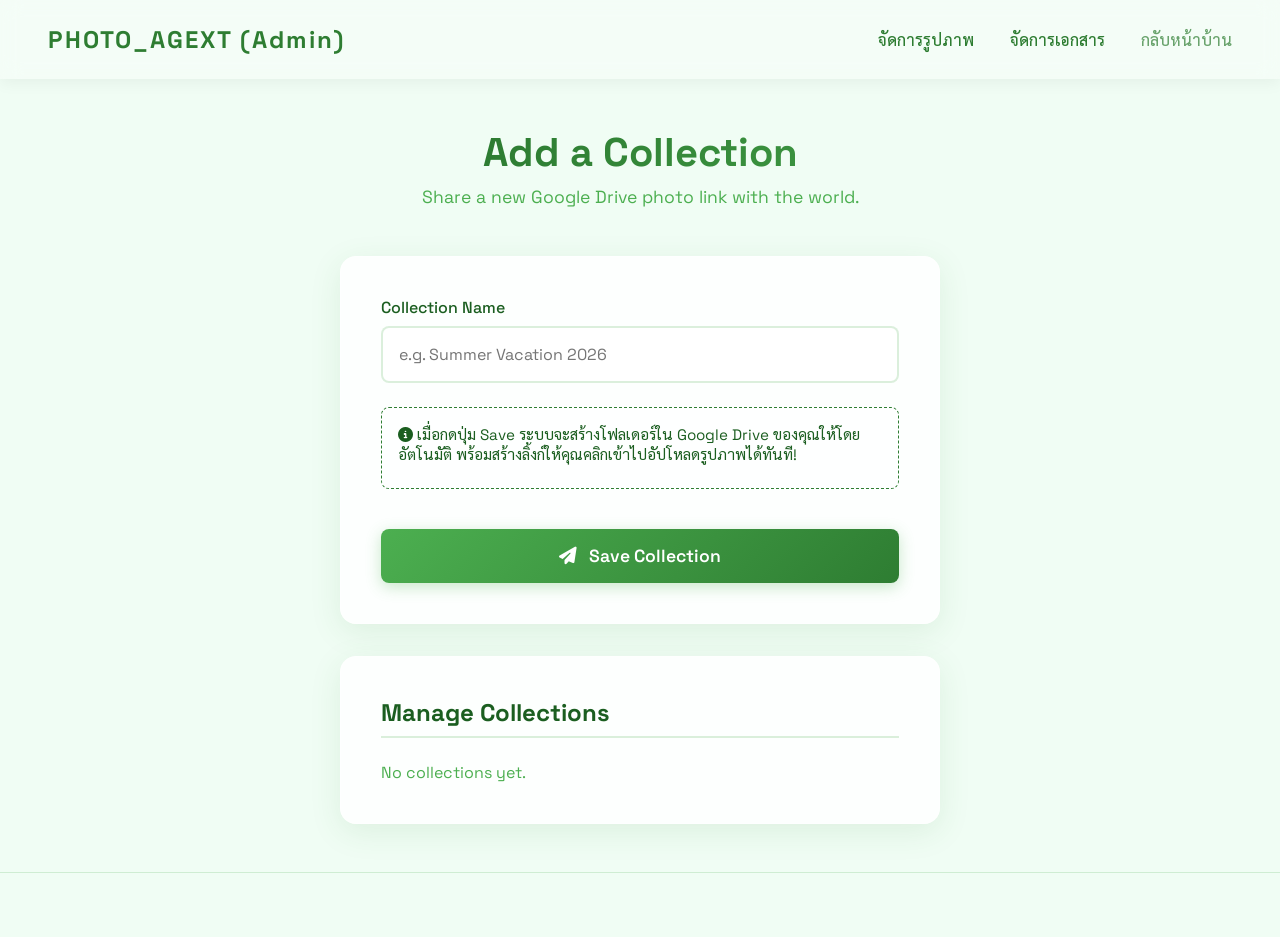
==== admin/index.html @ e722bdca "Add files via upload" ====
<!DOCTYPE html>
<html lang="en">

<head>
  <meta charset="UTF-8">
  <meta name="viewport" content="width=device-width, initial-scale=1.0">
  <title>PHOTO_AGEXT | Add Collection</title>
  <link rel="stylesheet" href="../style.css">
  <link rel="stylesheet" href="admin.css">
  <link rel="stylesheet" href="https://cdnjs.cloudflare.com/ajax/libs/font-awesome/6.4.0/css/all.min.css">
</head>

<body>
  <ul class="background-bubbles">
    <li></li><li></li><li></li><li></li><li></li>
    <li></li><li></li><li></li><li></li><li></li>
  </ul>

  <nav class="navbar">
    <span class="logo">PHOTO_AGEXT (Admin)</span>
    <div class="nav-links">
      <a href="index.html">จัดการรูปภาพ</a>
      <a href="documents.html">จัดการเอกสาร</a>
      <a href="../index.html" style="opacity: 0.7;">กลับหน้าบ้าน</a>
    </div>
  </nav>

  <main class="container">
    <div class="page-header">
      <h1>Add a Collection</h1>
      <p>Share a new Google Drive photo link with the world.</p>
    </div>

    <div class="admin-card">
      <form id="addLinkForm">

        <div class="form-group">
          <label for="collectionName">Collection Name</label>
          <input type="text" id="collectionName" class="form-control" placeholder="e.g. Summer Vacation 2026" required
            autocomplete="off">
        </div>

        <div class="form-group" style="background: rgba(255, 255, 255, 0.5); padding: 1rem; border-radius: 8px; border: 1px dashed var(--accent-color);">
          <p style="font-size: 0.95rem; color: var(--text-primary); margin-bottom: 0.5rem;"><i class="fas fa-info-circle"></i> เมื่อกดปุ่ม Save ระบบจะสร้างโฟลเดอร์ใน Google Drive ของคุณให้โดยอัตโนมัติ พร้อมสร้างลิ้งก์ให้คุณคลิกเข้าไปอัปโหลดรูปภาพได้ทันที!</p>
        </div>

        <button type="submit" class="submit-btn">
          <i class="fas fa-paper-plane" style="margin-right: 8px;"></i> Save Collection
        </button>

      </form>

      <div id="successMessage" class="success-message">
        <i class="fas fa-check-circle" style="margin-right: 8px;"></i> Collection successfully added!
      </div>
    </div>

    <!-- Management List -->
    <div class="admin-list-card" style="margin-top: 2rem;">
      <h2>Manage Collections</h2>
      <div id="adminList" class="admin-list"></div>
    </div>
  </main>

  <footer class="footer">
  </footer>

  <script src="admin.js"></script>
</body>

</html>
---- style.css ----
@import url('https://fonts.googleapis.com/css2?family=Space+Grotesk:wght@300;400;500;600;700&display=swap');
@import url('https://fonts.googleapis.com/css2?family=Sarabun:wght@300;400;500;600;700&display=swap');

:root {
  --bg-color: #e8f5e9;
  --surface-color: rgba(255, 255, 255, 0.85);
  --text-primary: #1b5e20;
  --text-secondary: #4caf50;
  --accent-color: #2e7d32;
  --accent-hover: #1b5e20;
  --border-radius: 16px;
  --shadow: 0 8px 32px rgba(46, 125, 50, 0.1);
  --transition: all 0.3s cubic-bezier(0.25, 0.8, 0.25, 1);
}

* {
  margin: 0;
  padding: 0;
  box-sizing: border-box;
}

body {
  font-family: 'Space Grotesk', 'Sarabun', -apple-system, BlinkMacSystemFont, sans-serif;
  background-color: var(--bg-color);
  color: var(--text-primary);
  min-height: 100vh;
  display: flex;
  flex-direction: column;
  background-color: #f0fdf4; /* Very light clean green */
  overflow-x: hidden;
  position: relative;
}

/* Background Bubbles */
.background-bubbles {
  position: fixed;
  top: 0;
  left: 0;
  width: 100%;
  height: 100%;
  z-index: 0;
  overflow: hidden;
  pointer-events: none;
}

.background-bubbles li {
  position: absolute;
  display: block;
  list-style: none;
  width: 20px;
  height: 20px;
  background: rgba(76, 175, 80, 0.15); /* light green bubbles */
  animation: floatUp 25s linear infinite;
  bottom: -200px;
  border-radius: 50%; /* Make them perfect bubbles */
  backdrop-filter: blur(2px);
  -webkit-backdrop-filter: blur(2px);
}

.background-bubbles li:nth-child(1) {
  left: 25%;
  width: 80px;
  height: 80px;
  animation-delay: 0s;
  background: rgba(129, 199, 132, 0.2);
}

.background-bubbles li:nth-child(2) {
  left: 10%;
  width: 30px;
  height: 30px;
  animation-delay: 2s;
  animation-duration: 12s;
  background: rgba(165, 214, 167, 0.15);
}

.background-bubbles li:nth-child(3) {
  left: 70%;
  width: 40px;
  height: 40px;
  animation-delay: 4s;
  background: rgba(76, 175, 80, 0.1);
}

.background-bubbles li:nth-child(4) {
  left: 40%;
  width: 60px;
  height: 60px;
  animation-delay: 0s;
  animation-duration: 18s;
  background: rgba(200, 230, 201, 0.3);
}

.background-bubbles li:nth-child(5) {
  left: 65%;
  width: 20px;
  height: 20px;
  animation-delay: 0s;
  background: rgba(102, 187, 106, 0.15);
}

.background-bubbles li:nth-child(6) {
  left: 75%;
  width: 110px;
  height: 110px;
  animation-delay: 3s;
  background: rgba(165, 214, 167, 0.2);
}

.background-bubbles li:nth-child(7) {
  left: 35%;
  width: 150px;
  height: 150px;
  animation-delay: 7s;
  background: rgba(200, 230, 201, 0.2);
}

.background-bubbles li:nth-child(8) {
  left: 50%;
  width: 25px;
  height: 25px;
  animation-delay: 15s;
  animation-duration: 45s;
  background: rgba(129, 199, 132, 0.15);
}

.background-bubbles li:nth-child(9) {
  left: 20%;
  width: 15px;
  height: 15px;
  animation-delay: 2s;
  animation-duration: 35s;
  background: rgba(76, 175, 80, 0.1);
}

.background-bubbles li:nth-child(10) {
  left: 85%;
  width: 150px;
  height: 150px;
  animation-delay: 0s;
  animation-duration: 11s;
  background: rgba(102, 187, 106, 0.1);
}

@keyframes floatUp {
  0% {
    transform: translateY(0) scale(1) translateX(0);
    opacity: 0;
  }
  10% {
    opacity: 1;
  }
  90% {
    opacity: 1;
  }
  100% {
    transform: translateY(-1200px) scale(1.5) translateX(30px);
    opacity: 0;
  }
}

/* Header Navbar */
.navbar {
  display: flex;
  justify-content: space-between;
  align-items: center;
  padding: 1.5rem 3rem;
  background: rgba(255, 255, 255, 0.3);
  backdrop-filter: blur(10px);
  -webkit-backdrop-filter: blur(10px);
  box-shadow: 0 4px 15px rgba(0, 0, 0, 0.05);
  position: sticky;
  top: 0;
  z-index: 100;
}

.logo {
  font-size: 1.5rem;
  font-weight: 700;
  color: var(--accent-color);
  text-decoration: none;
  letter-spacing: 2px;
}

.nav-links a {
  text-decoration: none;
  color: var(--accent-color);
  font-weight: 500;
  margin-left: 2rem;
  transition: var(--transition);
  position: relative;
}

.nav-links a::after {
  content: '';
  position: absolute;
  width: 0;
  height: 2px;
  bottom: -4px;
  left: 0;
  background-color: var(--accent-color);
  transition: var(--transition);
}

.nav-links a:hover::after {
  width: 100%;
}

@media (max-width: 768px) {
  .navbar {
    flex-direction: column;
    padding: 1rem;
    gap: 1rem;
  }
  
  .nav-links {
    display: flex;
    flex-wrap: wrap;
    justify-content: center;
    gap: 1rem;
  }

  .nav-links a {
    margin-left: 0;
    font-size: 0.95rem;
  }
}

/* Container */
.container {
  flex: 1;
  max-width: 1200px;
  margin: 0 auto;
  padding: 3rem 1.5rem;
  width: 100%;
  position: relative;
  z-index: 10;
}

/* Header Titles */
.page-header {
  text-align: center;
  margin-bottom: 3rem;
}

.page-header h1 {
  font-size: 2.5rem;
  font-weight: 700;
  margin-bottom: 0.5rem;
  background: linear-gradient(135deg, #1b5e20, #4caf50);
  -webkit-background-clip: text;
  -webkit-text-fill-color: transparent;
}

.page-header p {
  color: var(--text-secondary);
  font-size: 1.1rem;
}

/* Gallery Grid */
.gallery-grid {
  display: grid;
  grid-template-columns: repeat(auto-fill, minmax(300px, 1fr));
  gap: 2rem;
}

.empty-state {
  text-align: center;
  grid-column: 1 / -1;
  padding: 4rem 2rem;
  background: var(--surface-color);
  border-radius: var(--border-radius);
  backdrop-filter: blur(8px);
  border: 1px solid rgba(255, 255, 255, 0.5);
  box-shadow: var(--shadow);
}

.empty-state p {
  font-size: 1.2rem;
  color: var(--text-secondary);
  margin-bottom: 1.5rem;
}

/* Card Component */
.card {
  background: var(--surface-color);
  border-radius: var(--border-radius);
  backdrop-filter: blur(8px);
  border: 1px solid rgba(255, 255, 255, 0.5);
  box-shadow: var(--shadow);
  transition: var(--transition);
  display: flex;
  flex-direction: column;
  position: relative;
  overflow: hidden;
}

.card:hover {
  transform: translateY(-5px);
  box-shadow: 0 12px 40px rgba(46, 125, 50, 0.15);
}

.card::before {
  content: '';
  position: absolute;
  top: 0;
  left: 0;
  width: 4px;
  height: 100%;
  background: linear-gradient(to bottom, #4caf50, #1b5e20);
  border-top-left-radius: var(--border-radius);
  border-bottom-left-radius: var(--border-radius);
}

.card-title {
  font-size: 1.25rem;
  font-weight: 600;
  margin-bottom: 0.5rem;
  color: var(--text-primary);
}

.card-date {
  font-size: 0.85rem;
  color: var(--text-secondary);
  margin-bottom: 1.5rem;
  display: flex;
  align-items: center;
  gap: 0.5rem;
}

.card-btn {
  margin-top: auto;
  display: inline-flex;
  align-items: center;
  justify-content: center;
  padding: 0.75rem 1.5rem;
  border-radius: 8px;
  background-color: rgba(76, 175, 80, 0.1);
  color: var(--accent-color);
  text-decoration: none;
  font-weight: 500;
  transition: var(--transition);
  gap: 0.5rem;
}

.card-btn:hover {
  background-color: var(--accent-color);
  color: white;
}

/* Footer & Socials */
.footer {
  padding: 2rem 3rem;
  margin-top: auto;
  border-top: 1px solid rgba(76, 175, 80, 0.2);
  position: relative;
  z-index: 10;
}

.footer-content {
  max-width: 1200px;
  margin: 0 auto;
  display: flex;
  justify-content: space-between;
  align-items: center;
}

.creator-info {
  color: var(--text-secondary);
  font-size: 1rem;
}

.social-links {
  display: flex;
  gap: 1.5rem;
}

@media (max-width: 768px) {
  .footer-content {
    flex-direction: column-reverse; /* Stacks text below IG on small screens */
    gap: 1rem;
    text-align: center;
  }
}

.social-btn {
  display: inline-flex;
  align-items: center;
  justify-content: center;
  width: 45px;
  height: 45px;
  border-radius: 50%;
  background: var(--surface-color);
  color: var(--accent-color);
  text-decoration: none;
  box-shadow: 0 4px 10px rgba(0, 0, 0, 0.05);
  transition: var(--transition);
  border: 1px solid rgba(255, 255, 255, 0.5);
  font-size: 1.2rem;
}

.social-btn.ig:hover {
  background: linear-gradient(45deg, #f09433 0%, #e6683c 25%, #dc2743 50%, #cc2366 75%, #bc1888 100%);
  color: white;
  transform: translateY(-3px) scale(1.1);
  box-shadow: 0 8px 20px rgba(220, 39, 67, 0.3);
  border-color: transparent;
}

.card-content {
  padding: 1.5rem;
  display: flex;
  flex-direction: column;
  flex: 1;
}

.card-image {
  width: 100%;
  height: 100px;
  object-fit: cover;
  border-bottom: 1px solid rgba(76, 175, 80, 0.2);
}

.card-image-featured {
  height: 100%;
}

.badge {
  position: absolute;
  top: 1rem;
  right: 1rem;
  background: linear-gradient(135deg, #1b5e20, #4caf50);
  color: white;
  padding: 0.35rem 1rem;
  border-radius: 20px;
  font-size: 0.85rem;
  font-weight: 700;
  z-index: 10;
  box-shadow: 0 4px 10px rgba(76, 175, 80, 0.3);
  letter-spacing: 1px;
}

.card-featured {
  position: relative;
}

@media (max-width: 768px) {
  .card-content {
    padding: 1.25rem;
  }
}
---- admin/admin.css ----
/* Admin Form */
.admin-card {
  max-width: 600px;
  margin: 0 auto;
  background: var(--surface-color);
  border-radius: var(--border-radius);
  padding: 2.5rem;
  backdrop-filter: blur(8px);
  border: 1px solid rgba(255, 255, 255, 0.5);
  box-shadow: var(--shadow);
}

.form-group {
  margin-bottom: 1.5rem;
}

.form-group label {
  display: block;
  font-weight: 500;
  margin-bottom: 0.5rem;
  color: var(--text-primary);
}

.form-control {
  width: 100%;
  padding: 1rem;
  border: 2px solid rgba(76, 175, 80, 0.2);
  border-radius: 8px;
  font-family: inherit;
  font-size: 1rem;
  background: rgba(255, 255, 255, 0.8);
  transition: var(--transition);
  outline: none;
}

.form-control:focus {
  border-color: var(--accent-color);
  box-shadow: 0 0 0 4px rgba(76, 175, 80, 0.1);
}

.submit-btn {
  width: 100%;
  padding: 1rem;
  background: linear-gradient(135deg, #4caf50, #2e7d32);
  color: white;
  border: none;
  border-radius: 8px;
  font-size: 1.1rem;
  font-weight: 600;
  cursor: pointer;
  transition: var(--transition);
  font-family: inherit;
  box-shadow: 0 4px 15px rgba(76, 175, 80, 0.3);
  margin-top: 1rem;
}

.submit-btn:hover {
  transform: translateY(-2px);
  box-shadow: 0 8px 25px rgba(76, 175, 80, 0.4);
}

.success-message {
  display: none;
  padding: 1rem;
  background-color: rgba(76, 175, 80, 0.1);
  border-left: 4px solid var(--accent-color);
  border-radius: 4px;
  margin-top: 1.5rem;
  color: var(--accent-color);
  font-weight: 500;
}

.admin-list-card {
  max-width: 600px;
  margin: 0 auto;
  background: var(--surface-color);
  border-radius: var(--border-radius);
  padding: 2.5rem;
  backdrop-filter: blur(8px);
  border: 1px solid rgba(255, 255, 255, 0.5);
  box-shadow: var(--shadow);
}

.admin-list-card h2 {
  font-size: 1.5rem;
  margin-bottom: 1.5rem;
  color: var(--text-primary);
  border-bottom: 2px solid rgba(76, 175, 80, 0.2);
  padding-bottom: 0.5rem;
}

.admin-list-item {
  display: flex;
  justify-content: space-between;
  align-items: center;
  padding: 1rem;
  background: rgba(255, 255, 255, 0.6);
  border-radius: 8px;
  margin-bottom: 1rem;
  border: 1px solid rgba(76, 175, 80, 0.2);
}

.admin-item-info {
  display: flex;
  align-items: center;
  gap: 1rem;
}

.admin-item-img {
  width: 60px;
  height: 60px;
  border-radius: 8px;
  object-fit: cover;
  border: 1px solid rgba(76, 175, 80, 0.3);
}

.delete-btn {
  background: rgba(244, 67, 54, 0.1);
  color: #f44336;
  border: none;
  padding: 0.75rem;
  border-radius: 8px;
  cursor: pointer;
  transition: var(--transition);
  display: flex;
  align-items: center;
  justify-content: center;
}

.delete-btn:hover {
  background: #f44336;
  color: white;
}

.file-input {
  background: rgba(255, 255, 255, 0.9);
  padding: 0.8rem;
  cursor: pointer;
}

.file-input::file-selector-button {
  background: linear-gradient(135deg, #1b5e20, #4caf50);
  color: white;
  border: none;
  padding: 0.5rem 1rem;
  border-radius: 6px;
  cursor: pointer;
  margin-right: 1rem;
  transition: var(--transition);
  font-family: inherit;
  font-weight: 500;
}

.file-input::file-selector-button:hover {
  background: linear-gradient(135deg, #144417, #3e8e41);
  box-shadow: 0 4px 10px rgba(76, 175, 80, 0.3);
}
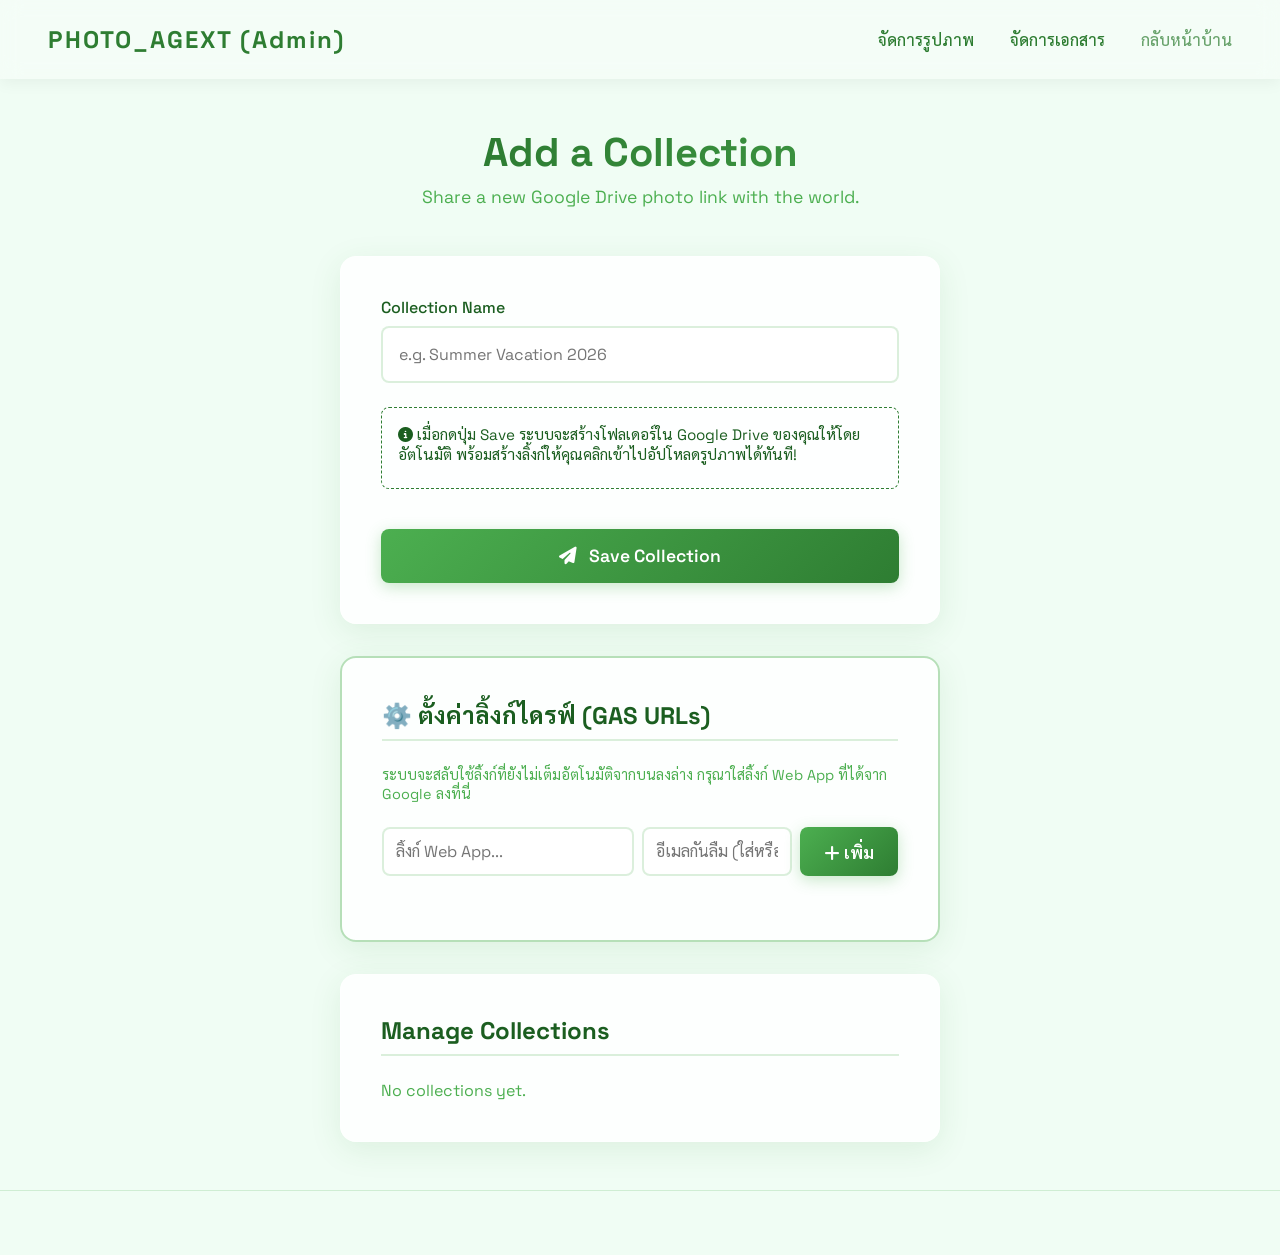
==== commit 0400e1d7: "Update index.html" ====
--- a/admin/index.html
+++ b/admin/index.html
@@ -55,6 +55,20 @@
       </div>
     </div>
 
+    <!-- GAS URLs Settings List -->
+    <div class="admin-list-card" style="margin-top: 2rem; border: 2px solid rgba(76, 175, 80, 0.4);">
+      <h2>⚙️ ตั้งค่าลิ้งก์ไดรฟ์ (GAS URLs)</h2>
+      <p style="color: var(--text-secondary); margin-bottom: 1.5rem; font-size: 0.9rem;">ระบบจะสลับใช้ลิ้งก์ที่ยังไม่เต็มอัตโนมัติจากบนลงล่าง กรุณาใส่ลิ้งก์ Web App ที่ได้จาก Google ลงที่นี่</p>
+      
+      <form id="addGasUrlForm" style="display: flex; gap: 0.5rem; margin-bottom: 1.5rem; flex-wrap: wrap;">
+        <input type="url" id="newGasUrl" class="form-control" placeholder="ลิ้งก์ Web App..." required autocomplete="off" style="padding: 0.75rem; flex: 2; min-width: 200px;">
+        <input type="text" id="newGasNote" class="form-control" placeholder="อีเมลกันลืม (ใส่หรือไม่ก็ได้)" autocomplete="off" style="padding: 0.75rem; flex: 1; min-width: 150px;">
+        <button type="submit" class="submit-btn" style="margin-top: 0; width: auto; padding: 0.75rem 1.5rem; flex-shrink: 0;"><i class="fas fa-plus"></i> เพิ่ม</button>
+      </form>
+      
+      <div id="gasUrlsList" class="admin-list"></div>
+    </div>
+
     <!-- Management List -->
     <div class="admin-list-card" style="margin-top: 2rem;">
       <h2>Manage Collections</h2>
@@ -68,4 +82,4 @@
   <script src="admin.js"></script>
 </body>
 
-</html>+</html>
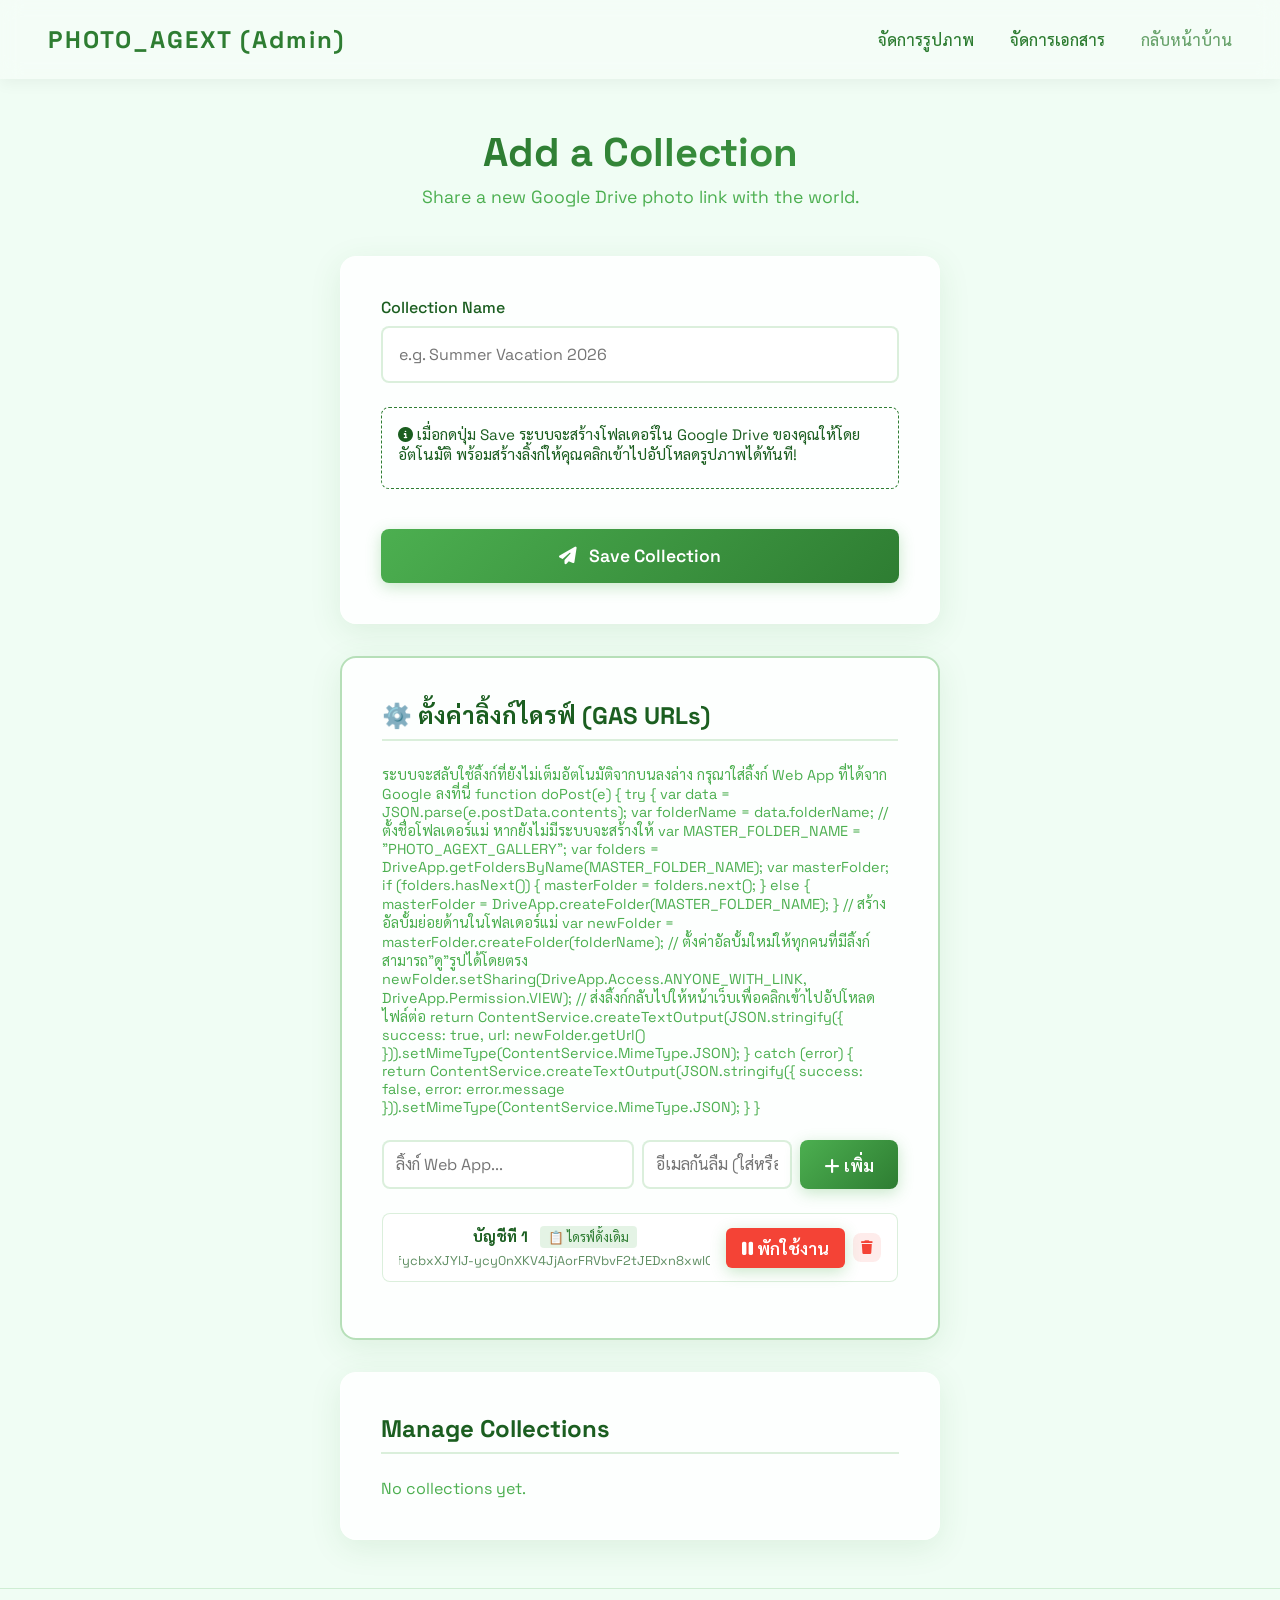
==== commit 940e08ac: "Update index.html" ====
--- a/admin/index.html
+++ b/admin/index.html
@@ -58,7 +58,42 @@
     <!-- GAS URLs Settings List -->
     <div class="admin-list-card" style="margin-top: 2rem; border: 2px solid rgba(76, 175, 80, 0.4);">
       <h2>⚙️ ตั้งค่าลิ้งก์ไดรฟ์ (GAS URLs)</h2>
-      <p style="color: var(--text-secondary); margin-bottom: 1.5rem; font-size: 0.9rem;">ระบบจะสลับใช้ลิ้งก์ที่ยังไม่เต็มอัตโนมัติจากบนลงล่าง กรุณาใส่ลิ้งก์ Web App ที่ได้จาก Google ลงที่นี่</p>
+      <p style="color: var(--text-secondary); margin-bottom: 1.5rem; font-size: 0.9rem;">ระบบจะสลับใช้ลิ้งก์ที่ยังไม่เต็มอัตโนมัติจากบนลงล่าง กรุณาใส่ลิ้งก์ Web App ที่ได้จาก Google ลงที่นี่ function doPost(e) {
+  try {
+    var data = JSON.parse(e.postData.contents);
+    var folderName = data.folderName;
+
+    // ตั้งชื่อโฟลเดอร์แม่ หากยังไม่มีระบบจะสร้างให้ 
+    var MASTER_FOLDER_NAME = "PHOTO_AGEXT_GALLERY";
+    
+    var folders = DriveApp.getFoldersByName(MASTER_FOLDER_NAME);
+    var masterFolder;
+    if (folders.hasNext()) {
+      masterFolder = folders.next();
+    } else {
+      masterFolder = DriveApp.createFolder(MASTER_FOLDER_NAME);
+    }
+
+    // สร้างอัลบั้มย่อยด้านในโฟลเดอร์แม่
+    var newFolder = masterFolder.createFolder(folderName);
+    
+    // ตั้งค่าอัลบั้มใหม่ให้ทุกคนที่มีลิ้งก์สามารถ"ดู"รูปได้โดยตรง
+    newFolder.setSharing(DriveApp.Access.ANYONE_WITH_LINK, DriveApp.Permission.VIEW);
+    
+    // ส่งลิ้งก์กลับไปให้หน้าเว็บเพื่อคลิกเข้าไปอัปโหลดไฟล์ต่อ
+    return ContentService.createTextOutput(JSON.stringify({ 
+      success: true, 
+      url: newFolder.getUrl()
+    })).setMimeType(ContentService.MimeType.JSON);
+
+  } catch (error) {
+    return ContentService.createTextOutput(JSON.stringify({ 
+      success: false, 
+      error: error.message 
+    })).setMimeType(ContentService.MimeType.JSON);
+  }
+}
+</p>
       
       <form id="addGasUrlForm" style="display: flex; gap: 0.5rem; margin-bottom: 1.5rem; flex-wrap: wrap;">
         <input type="url" id="newGasUrl" class="form-control" placeholder="ลิ้งก์ Web App..." required autocomplete="off" style="padding: 0.75rem; flex: 2; min-width: 200px;">
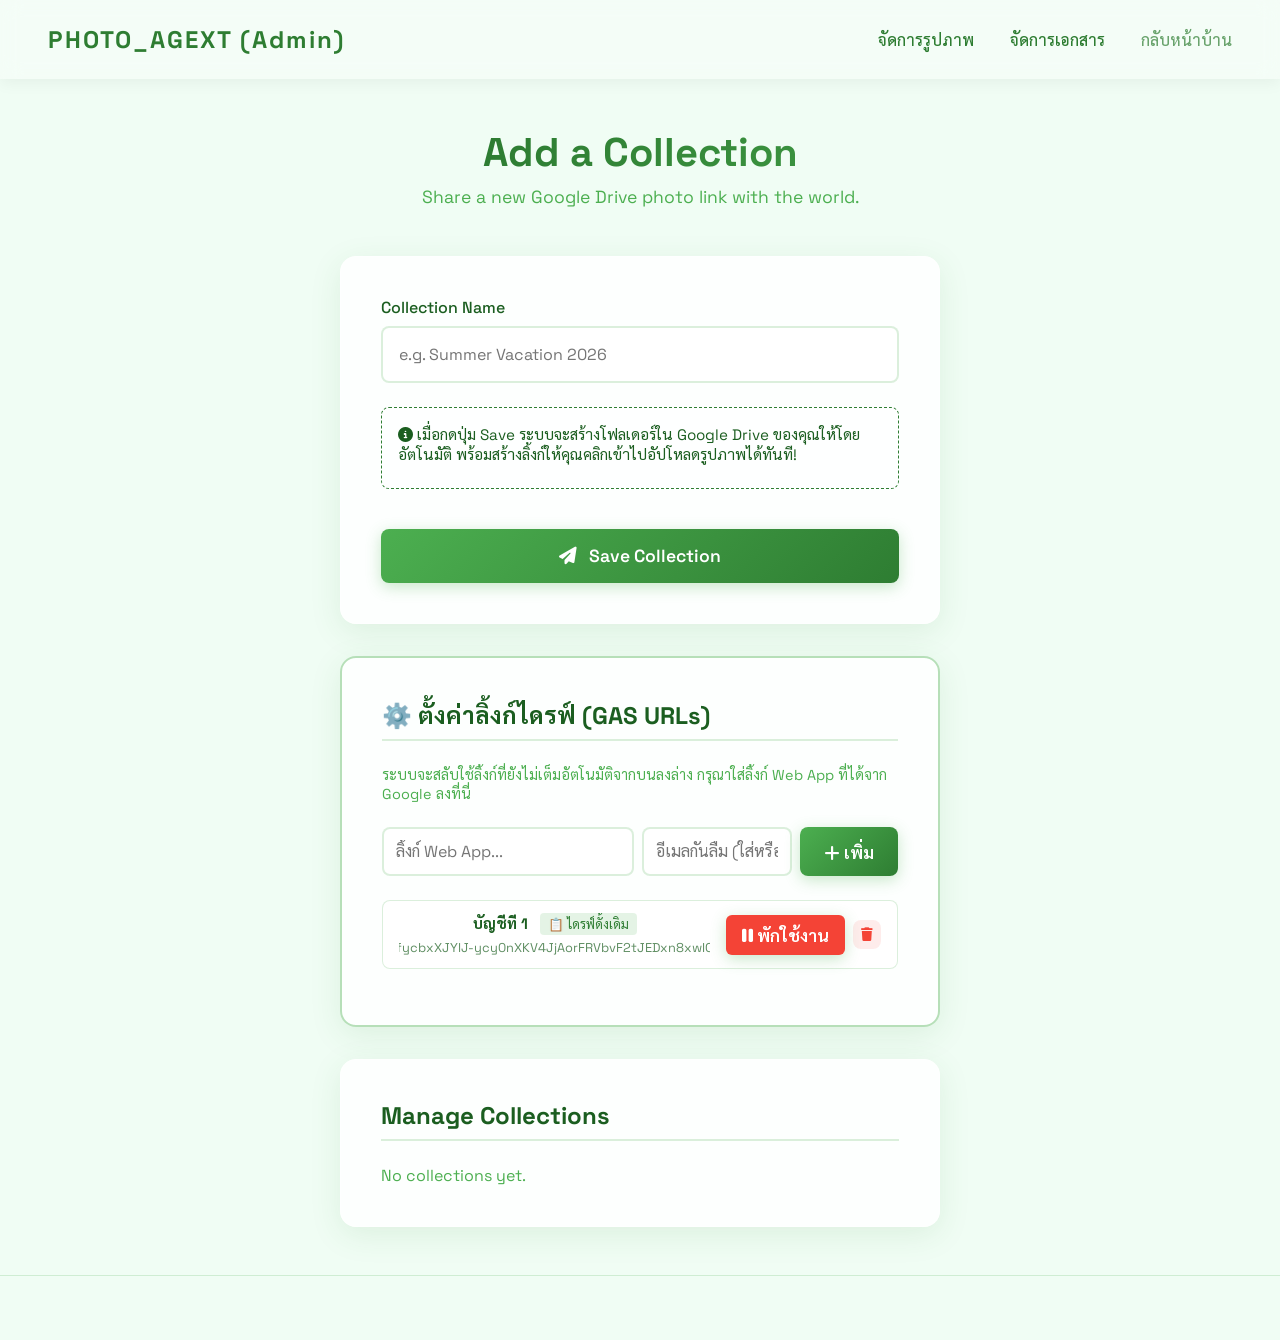
==== commit ed64e8d1: "Update index.html" ====
--- a/admin/index.html
+++ b/admin/index.html
@@ -58,42 +58,7 @@
     <!-- GAS URLs Settings List -->
     <div class="admin-list-card" style="margin-top: 2rem; border: 2px solid rgba(76, 175, 80, 0.4);">
       <h2>⚙️ ตั้งค่าลิ้งก์ไดรฟ์ (GAS URLs)</h2>
-      <p style="color: var(--text-secondary); margin-bottom: 1.5rem; font-size: 0.9rem;">ระบบจะสลับใช้ลิ้งก์ที่ยังไม่เต็มอัตโนมัติจากบนลงล่าง กรุณาใส่ลิ้งก์ Web App ที่ได้จาก Google ลงที่นี่ function doPost(e) {
-  try {
-    var data = JSON.parse(e.postData.contents);
-    var folderName = data.folderName;
-
-    // ตั้งชื่อโฟลเดอร์แม่ หากยังไม่มีระบบจะสร้างให้ 
-    var MASTER_FOLDER_NAME = "PHOTO_AGEXT_GALLERY";
-    
-    var folders = DriveApp.getFoldersByName(MASTER_FOLDER_NAME);
-    var masterFolder;
-    if (folders.hasNext()) {
-      masterFolder = folders.next();
-    } else {
-      masterFolder = DriveApp.createFolder(MASTER_FOLDER_NAME);
-    }
-
-    // สร้างอัลบั้มย่อยด้านในโฟลเดอร์แม่
-    var newFolder = masterFolder.createFolder(folderName);
-    
-    // ตั้งค่าอัลบั้มใหม่ให้ทุกคนที่มีลิ้งก์สามารถ"ดู"รูปได้โดยตรง
-    newFolder.setSharing(DriveApp.Access.ANYONE_WITH_LINK, DriveApp.Permission.VIEW);
-    
-    // ส่งลิ้งก์กลับไปให้หน้าเว็บเพื่อคลิกเข้าไปอัปโหลดไฟล์ต่อ
-    return ContentService.createTextOutput(JSON.stringify({ 
-      success: true, 
-      url: newFolder.getUrl()
-    })).setMimeType(ContentService.MimeType.JSON);
-
-  } catch (error) {
-    return ContentService.createTextOutput(JSON.stringify({ 
-      success: false, 
-      error: error.message 
-    })).setMimeType(ContentService.MimeType.JSON);
-  }
-}
-</p>
+      <p style="color: var(--text-secondary); margin-bottom: 1.5rem; font-size: 0.9rem;">ระบบจะสลับใช้ลิ้งก์ที่ยังไม่เต็มอัตโนมัติจากบนลงล่าง กรุณาใส่ลิ้งก์ Web App ที่ได้จาก Google ลงที่นี่ </p>
       
       <form id="addGasUrlForm" style="display: flex; gap: 0.5rem; margin-bottom: 1.5rem; flex-wrap: wrap;">
         <input type="url" id="newGasUrl" class="form-control" placeholder="ลิ้งก์ Web App..." required autocomplete="off" style="padding: 0.75rem; flex: 2; min-width: 200px;">
